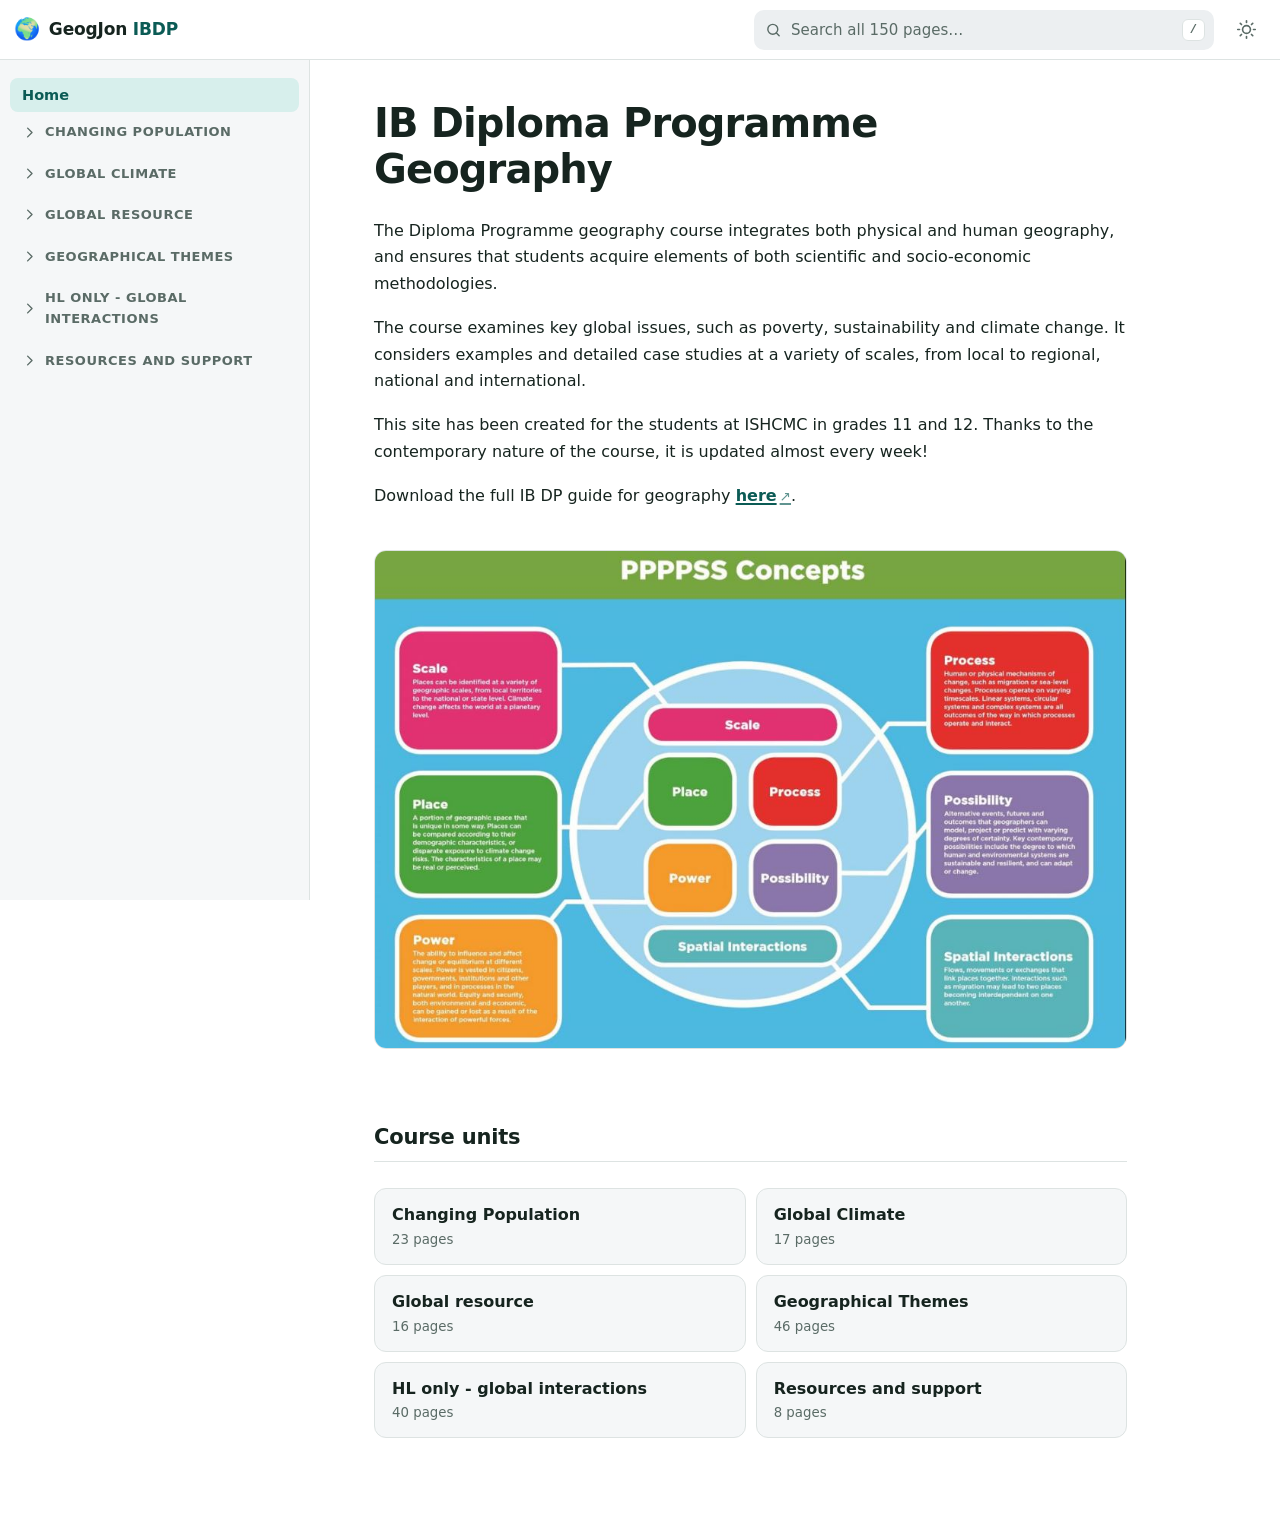
==== index.html @ 7cbcaed3 "Block search indexing for the temporary deploy Adds a noindex meta tag and robots.txt so the scratch" ====
<!doctype html>
<html lang="en">
<head>
<meta charset="utf-8">
<meta name="viewport" content="width=device-width, initial-scale=1">
<title>GeogJon IBDP — Geography</title>
<meta name="description" content="IB Diploma Programme Geography resources: changing population, global climate, resource consumption, geographical themes and HL global interactions.">
<!-- Temporary deploy: keep it out of search results. Remove this and robots.txt to publish for real. -->
<meta name="robots" content="noindex, nofollow">
<link rel="stylesheet" href="style.css">
<link rel="icon" href="data:image/svg+xml,<svg xmlns='http://www.w3.org/2000/svg' viewBox='0 0 100 100'><text y='.9em' font-size='90'>🌍</text></svg>">
</head>
<body>
<a class="skip" href="#main">Skip to content</a>

<header class="topbar">
  <button id="menu-btn" class="icon-btn" aria-label="Open navigation" aria-expanded="false" aria-controls="sidebar">
    <svg viewBox="0 0 24 24" aria-hidden="true"><path d="M3 6h18M3 12h18M3 18h18"/></svg>
  </button>

  <a class="brand" href="#/home">
    <span class="brand-mark" aria-hidden="true">🌍</span>
    <span class="brand-text">GeogJon <b>IBDP</b></span>
  </a>

  <div class="search">
    <svg class="search-icon" viewBox="0 0 24 24" aria-hidden="true"><circle cx="11" cy="11" r="7"/><path d="M20 20l-3.5-3.5"/></svg>
    <input id="search" type="search" placeholder="Search all 150 pages…" aria-label="Search the site"
           autocomplete="off" spellcheck="false">
    <kbd class="hint">/</kbd>
  </div>

  <button id="theme-btn" class="icon-btn" aria-label="Toggle dark mode">
    <svg class="i-sun" viewBox="0 0 24 24" aria-hidden="true"><circle cx="12" cy="12" r="4.5"/><path d="M12 2v2M12 20v2M2 12h2M20 12h2M4.9 4.9l1.4 1.4M17.7 17.7l1.4 1.4M19.1 4.9l-1.4 1.4M6.3 17.7l-1.4 1.4"/></svg>
    <svg class="i-moon" viewBox="0 0 24 24" aria-hidden="true"><path d="M20 14.5A8.5 8.5 0 1 1 9.5 4a7 7 0 0 0 10.5 10.5z"/></svg>
  </button>
</header>

<div class="shell">
  <nav id="sidebar" class="sidebar" aria-label="Course navigation"></nav>
  <div id="scrim" class="scrim" hidden></div>
  <main id="main" tabindex="-1"></main>
</div>

<script src="app.js"></script>
</body>
</html>
---- style.css ----
:root {
  --bg: #ffffff;
  --bg-soft: #f5f7f8;
  --bg-sunk: #eceff1;
  --text: #16241f;
  --text-soft: #5a6b66;
  --line: #dde3e2;
  --accent: #0f766e;
  --accent-soft: #d7efec;
  --accent-text: #0b5b55;
  --shadow: 0 1px 2px rgba(16,36,31,.06), 0 8px 24px rgba(16,36,31,.06);
  --radius: 12px;
  --sidebar-w: 310px;
  --topbar-h: 60px;
  color-scheme: light;
}

:root[data-theme="dark"] {
  --bg: #0f1613;
  --bg-soft: #161f1c;
  --bg-sunk: #1d2724;
  --text: #e6efec;
  --text-soft: #9bafa9;
  --line: #2a3733;
  --accent: #4dd4c0;
  --accent-soft: #16302c;
  --accent-text: #7fe3d3;
  --shadow: 0 1px 2px rgba(0,0,0,.4), 0 8px 24px rgba(0,0,0,.3);
  color-scheme: dark;
}

@media (prefers-color-scheme: dark) {
  :root:not([data-theme="light"]) {
    --bg: #0f1613;
    --bg-soft: #161f1c;
    --bg-sunk: #1d2724;
    --text: #e6efec;
    --text-soft: #9bafa9;
    --line: #2a3733;
    --accent: #4dd4c0;
    --accent-soft: #16302c;
    --accent-text: #7fe3d3;
    --shadow: 0 1px 2px rgba(0,0,0,.4), 0 8px 24px rgba(0,0,0,.3);
    color-scheme: dark;
  }
}

* { box-sizing: border-box; }

body {
  margin: 0;
  background: var(--bg);
  color: var(--text);
  font: 16px/1.65 ui-sans-serif, system-ui, -apple-system, "Segoe UI", Roboto,
        "Helvetica Neue", Arial, sans-serif;
  -webkit-text-size-adjust: 100%;
}

a { color: var(--accent-text); }

:focus-visible {
  outline: 2px solid var(--accent);
  outline-offset: 2px;
  border-radius: 4px;
}

.skip {
  position: fixed; top: -100px; left: 8px; z-index: 60;
  background: var(--accent); color: #fff; padding: 10px 16px; border-radius: 8px;
  text-decoration: none;
}
.skip:focus { top: 8px; }

/* ---------- top bar ---------- */

.topbar {
  position: sticky; top: 0; z-index: 40;
  height: var(--topbar-h);
  display: flex; align-items: center; gap: 12px;
  padding: 0 14px;
  background: color-mix(in srgb, var(--bg) 88%, transparent);
  backdrop-filter: blur(10px);
  border-bottom: 1px solid var(--line);
}

.brand {
  display: flex; align-items: center; gap: 9px;
  font-size: 17px; font-weight: 600; letter-spacing: -.01em;
  color: var(--text); text-decoration: none; white-space: nowrap;
}
.brand b { color: var(--accent-text); font-weight: 700; }
.brand-mark { font-size: 21px; }

.icon-btn {
  flex: none;
  display: grid; place-items: center;
  width: 40px; height: 40px; padding: 0;
  background: none; border: 1px solid transparent; border-radius: 10px;
  color: var(--text-soft); cursor: pointer;
}
.icon-btn:hover { background: var(--bg-sunk); color: var(--text); }
.icon-btn svg {
  width: 21px; height: 21px; fill: none; stroke: currentColor;
  stroke-width: 1.9; stroke-linecap: round; stroke-linejoin: round;
}
#menu-btn { display: none; }

.i-moon { display: none; }
:root[data-theme="dark"] .i-sun { display: none; }
:root[data-theme="dark"] .i-moon { display: block; }
@media (prefers-color-scheme: dark) {
  :root:not([data-theme="light"]) .i-sun { display: none; }
  :root:not([data-theme="light"]) .i-moon { display: block; }
}

.search {
  position: relative;
  flex: 1 1 auto; max-width: 460px; margin-left: auto;
}
.search-icon {
  position: absolute; left: 11px; top: 50%; transform: translateY(-50%);
  width: 17px; height: 17px; pointer-events: none;
  fill: none; stroke: var(--text-soft); stroke-width: 2; stroke-linecap: round;
}
#search {
  width: 100%; height: 40px;
  padding: 0 34px 0 36px;
  font: inherit; font-size: 15px;
  color: var(--text); background: var(--bg-sunk);
  border: 1px solid transparent; border-radius: 10px;
}
#search::placeholder { color: var(--text-soft); }
#search:focus { background: var(--bg); border-color: var(--accent); outline: none; }
#search::-webkit-search-cancel-button { -webkit-appearance: none; }

.hint {
  position: absolute; right: 9px; top: 50%; transform: translateY(-50%);
  padding: 1px 7px; font: 600 12px/1.5 ui-monospace, monospace;
  color: var(--text-soft); background: var(--bg); border: 1px solid var(--line);
  border-radius: 6px; pointer-events: none;
}
#search:focus ~ .hint { display: none; }

/* ---------- layout ---------- */

.shell { display: flex; align-items: flex-start; }

.sidebar {
  position: sticky; top: var(--topbar-h);
  flex: none; width: var(--sidebar-w);
  height: calc(100vh - var(--topbar-h));
  overflow-y: auto; overscroll-behavior: contain;
  padding: 18px 10px 60px;
  border-right: 1px solid var(--line);
  background: var(--bg-soft);
}

main {
  flex: 1 1 auto; min-width: 0;
  padding: 40px clamp(20px, 5vw, 64px) 96px;
}
main:focus { outline: none; }

/* ---------- sidebar nav ---------- */

.unit { margin-bottom: 2px; }

.unit > summary {
  display: flex; align-items: center; gap: 8px;
  padding: 9px 12px;
  font-size: 13px; font-weight: 700; letter-spacing: .04em; text-transform: uppercase;
  color: var(--text-soft);
  border-radius: 9px; cursor: pointer; list-style: none;
}
.unit > summary::-webkit-details-marker { display: none; }
.unit > summary:hover { background: var(--bg-sunk); color: var(--text); }

.chev {
  flex: none; width: 15px; height: 15px;
  fill: none; stroke: currentColor; stroke-width: 2.2;
  stroke-linecap: round; stroke-linejoin: round;
  transition: transform .18s ease;
}
.unit[open] > summary .chev { transform: rotate(90deg); }

.sidebar ul { list-style: none; margin: 0; padding: 0; }
.sidebar li { margin: 1px 0; }

.sidebar a {
  display: block;
  padding: 7px 12px;
  font-size: 14.5px; line-height: 1.4;
  color: var(--text); text-decoration: none;
  border-radius: 8px;
}
.sidebar a:hover { background: var(--bg-sunk); }
.sidebar a[aria-current="page"] {
  background: var(--accent-soft); color: var(--accent-text); font-weight: 600;
}

/* nesting depth */
.sidebar .d2 { padding-left: 20px; }
.sidebar .d3 { padding-left: 34px; font-size: 14px; color: var(--text-soft); }
.sidebar .d4 { padding-left: 48px; font-size: 13.5px; color: var(--text-soft); }
.sidebar .d3:hover, .sidebar .d4:hover { color: var(--text); }

.scrim {
  position: fixed; inset: 0; z-index: 29;
  background: rgba(0,0,0,.45);
}

/* ---------- page content ---------- */

article { max-width: 74ch; }

.crumb {
  margin-bottom: 10px;
  font-size: 13px; color: var(--text-soft);
}
.crumb span { margin: 0 6px; opacity: .5; }

h1 {
  margin: 0 0 26px;
  font-size: clamp(28px, 4.4vw, 40px); line-height: 1.15;
  letter-spacing: -.022em; font-weight: 700;
}

article h2 {
  margin: 40px 0 12px;
  font-size: 21px; letter-spacing: -.01em;
  padding-bottom: 7px; border-bottom: 1px solid var(--line);
}

.para { margin: 0 0 18px; white-space: pre-wrap; }
.para a { text-decoration-thickness: 1.5px; text-underline-offset: 2px; }
.para a[target="_blank"]::after {
  content: "↗"; margin-left: 3px; font-size: .85em; opacity: .65;
}

article img {
  max-width: 100%; height: auto;
  margin: 22px 0; border-radius: var(--radius); border: 1px solid var(--line);
}

.embed {
  position: relative; margin: 24px 0;
  aspect-ratio: 16/9;
  border-radius: var(--radius); overflow: hidden;
  background: var(--bg-sunk); border: 1px solid var(--line);
}
.embed iframe { position: absolute; inset: 0; width: 100%; height: 100%; border: 0; }

.file {
  display: flex; align-items: center; gap: 12px;
  margin: 10px 0; padding: 13px 16px;
  background: var(--bg-soft); border: 1px solid var(--line); border-radius: var(--radius);
  color: var(--text); text-decoration: none; font-weight: 550;
}
.file:hover { border-color: var(--accent); background: var(--accent-soft); }
.file svg {
  flex: none; width: 20px; height: 20px;
  fill: none; stroke: var(--accent); stroke-width: 1.8;
  stroke-linecap: round; stroke-linejoin: round;
}
.file small { display: block; font-weight: 400; color: var(--text-soft); font-size: 12.5px; }

/* child-page cards (hub pages) */
.cards {
  display: grid; gap: 10px; margin: 26px 0 0; padding: 0; list-style: none;
  grid-template-columns: repeat(auto-fill, minmax(250px, 1fr));
}
.cards a {
  display: block; height: 100%; padding: 15px 17px;
  background: var(--bg-soft); border: 1px solid var(--line); border-radius: var(--radius);
  color: var(--text); text-decoration: none; font-weight: 600; line-height: 1.35;
}
.cards a:hover { border-color: var(--accent); background: var(--accent-soft); }
.cards small { display: block; margin-top: 5px; font-weight: 400; color: var(--text-soft); }

.note {
  padding: 16px 18px; margin: 22px 0;
  background: var(--bg-soft); border-left: 3px solid var(--accent);
  border-radius: 0 var(--radius) var(--radius) 0; color: var(--text-soft);
}

.pager {
  display: flex; gap: 12px; justify-content: space-between;
  max-width: 74ch; margin-top: 56px; padding-top: 22px;
  border-top: 1px solid var(--line);
}
.pager a {
  flex: 1 1 0; padding: 12px 16px; max-width: 49%;
  border: 1px solid var(--line); border-radius: var(--radius);
  color: var(--text); text-decoration: none; font-weight: 600; line-height: 1.35;
}
.pager a:hover { border-color: var(--accent); background: var(--accent-soft); }
.pager .next { text-align: right; }
.pager small { display: block; font-weight: 400; color: var(--text-soft); font-size: 12.5px; }

.src {
  margin-top: 34px; font-size: 13px; color: var(--text-soft);
}

/* ---------- home ---------- */

.hero {
  max-width: 74ch;
  margin-bottom: 8px;
}
.hero p { font-size: 18px; color: var(--text-soft); }

/* ---------- search results ---------- */

.results { max-width: 74ch; padding: 0; list-style: none; }
.results li { margin-bottom: 8px; }
.results a {
  display: block; padding: 14px 17px;
  border: 1px solid var(--line); border-radius: var(--radius);
  color: var(--text); text-decoration: none;
}
.results a:hover { border-color: var(--accent); background: var(--bg-soft); }
.results h3 { margin: 0 0 4px; font-size: 16px; }
.results p {
  margin: 0; font-size: 14px; color: var(--text-soft);
  display: -webkit-box; -webkit-line-clamp: 2; -webkit-box-orient: vertical; overflow: hidden;
}
.results mark {
  background: var(--accent-soft); color: var(--accent-text);
  padding: 0 2px; border-radius: 3px;
}
.crumb-sm { font-size: 12px; color: var(--text-soft); margin-bottom: 3px; }

/* ---------- mobile ---------- */

@media (max-width: 900px) {
  #menu-btn { display: grid; }
  .brand-text { display: none; }

  .sidebar {
    position: fixed; z-index: 30;
    top: var(--topbar-h); left: 0; bottom: 0; height: auto;
    width: min(86vw, var(--sidebar-w));
    transform: translateX(-102%);
    transition: transform .22s ease;
    box-shadow: var(--shadow);
  }
  .sidebar.open { transform: none; }

  main { padding: 26px 20px 80px; }
  .pager { flex-direction: column; }
  .pager a { max-width: none; }
  .pager .next { text-align: left; }
}

@media (min-width: 901px) {
  .scrim { display: none !important; }
}

@media (prefers-reduced-motion: reduce) {
  * { transition: none !important; }
}
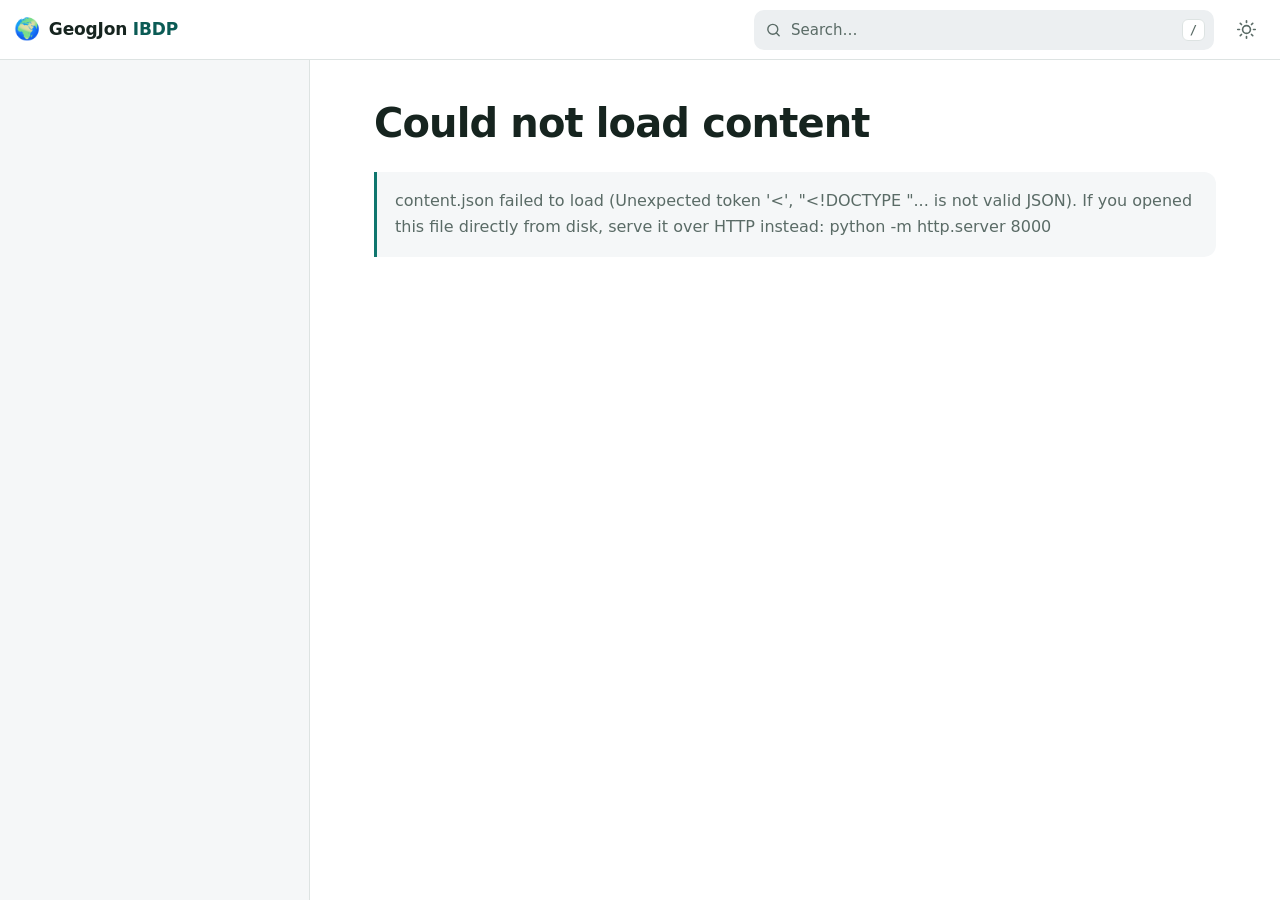
==== commit d039180c: "Add a browser CMS so non-technical staff can edit the site Weebly is leaving South East Asia, so the" ====
--- a/index.html
+++ b/index.html
@@ -25,7 +25,7 @@
 
   <div class="search">
     <svg class="search-icon" viewBox="0 0 24 24" aria-hidden="true"><circle cx="11" cy="11" r="7"/><path d="M20 20l-3.5-3.5"/></svg>
-    <input id="search" type="search" placeholder="Search all 150 pages…" aria-label="Search the site"
+    <input id="search" type="search" placeholder="Search…" aria-label="Search the site"
            autocomplete="off" spellcheck="false">
     <kbd class="hint">/</kbd>
   </div>
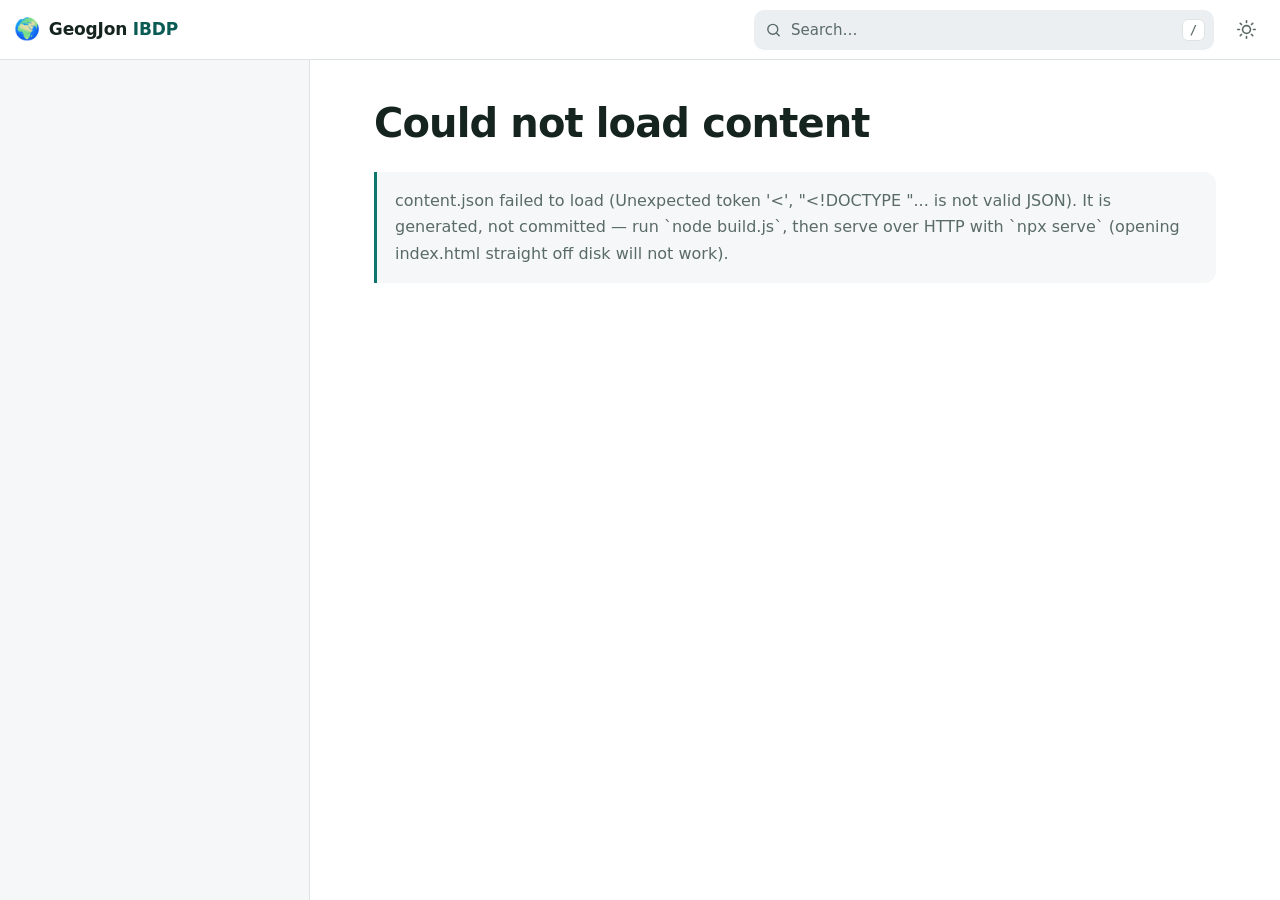
==== commit 6c92e756: "Make the site publicly indexable and document the production setup The noindex meta tag and the blan" ====
--- a/index.html
+++ b/index.html
@@ -5,8 +5,24 @@
 <meta name="viewport" content="width=device-width, initial-scale=1">
 <title>GeogJon IBDP — Geography</title>
 <meta name="description" content="IB Diploma Programme Geography resources: changing population, global climate, resource consumption, geographical themes and HL global interactions.">
-<!-- Temporary deploy: keep it out of search results. Remove this and robots.txt to publish for real. -->
-<meta name="robots" content="noindex, nofollow">
+<script>
+  // Netlify Identity invite / password-reset emails link to the site root with the
+  // token in the hash. The token must be accepted *here*: forwarding it to /admin
+  // hands the hash to the CMS's own router, which never runs the invite handler —
+  // the account stays unconfirmed and you get a bare login form.
+  // The widget opens its own set-a-password dialog, then we send them to the CMS.
+  // Loaded on demand so ordinary readers never download it.
+  if (/^#(invite|recovery|confirmation|email_change)_token=/.test(location.hash)) {
+    const s = document.createElement("script");
+    s.src = "https://unpkg.com/netlify-identity-widget@2.0.3/build/netlify-identity-widget.js";
+    s.integrity = "sha384-MDUpeNysRoXS3J89jBylG2fdrQQ0dwDBTXhXGt3XQCgsFF92tnRKZS5vCKNs3XhD";
+    s.crossOrigin = "anonymous";
+    // The widget opens its own "complete your signup" dialog for a token in the
+    // hash, so don't call open() here — that would stack a login modal on top.
+    s.onload = () => netlifyIdentity.on("login", () => location.replace("/admin/"));
+    document.head.append(s);
+  }
+</script>
 <link rel="stylesheet" href="style.css">
 <link rel="icon" href="data:image/svg+xml,<svg xmlns='http://www.w3.org/2000/svg' viewBox='0 0 100 100'><text y='.9em' font-size='90'>🌍</text></svg>">
 </head>
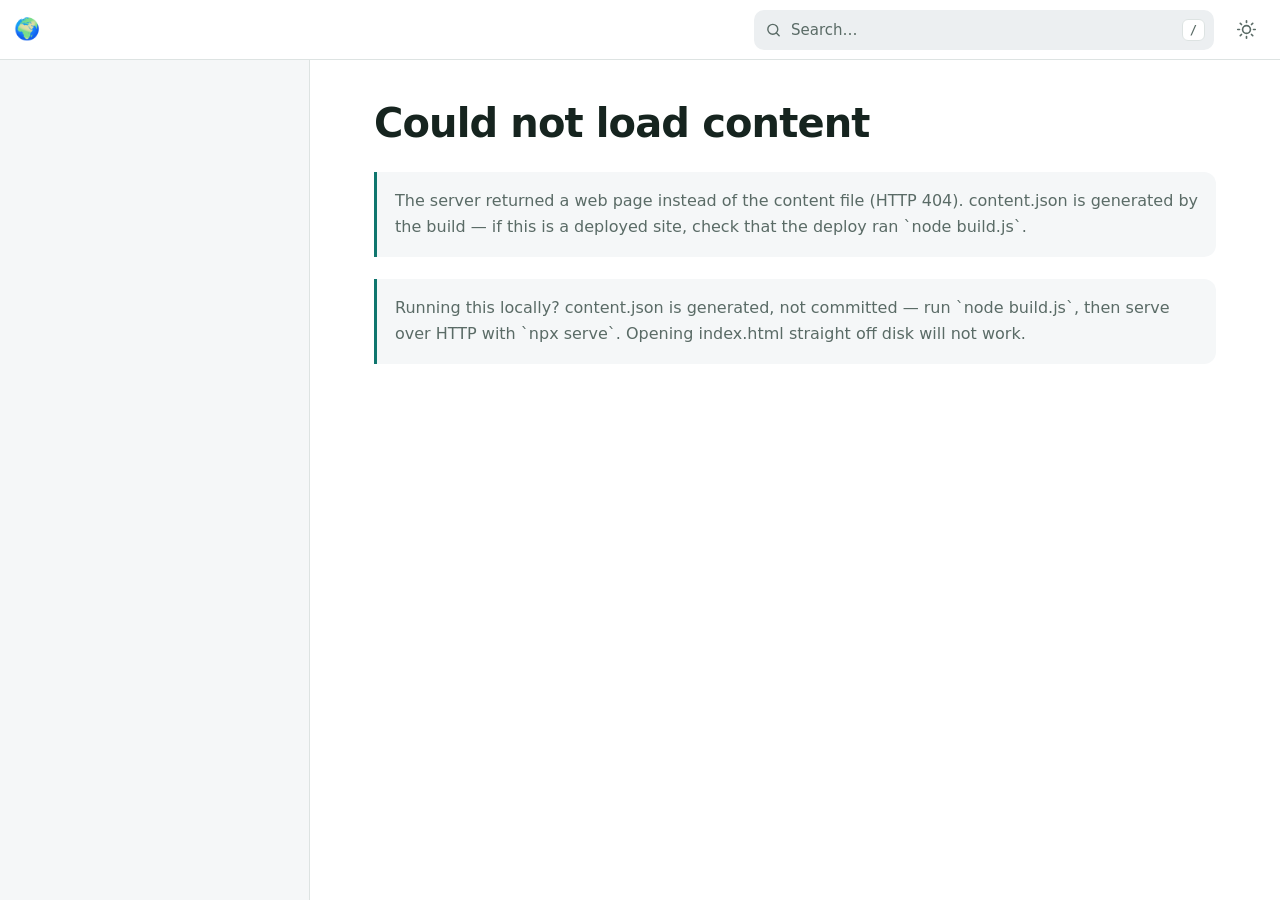
==== commit 26c19d6b: "Drop the header brand text; batch CMS edits on a draft branch so Netlify builds once Co-Authored-By:" ====
--- a/index.html
+++ b/index.html
@@ -34,9 +34,8 @@
     <svg viewBox="0 0 24 24" aria-hidden="true"><path d="M3 6h18M3 12h18M3 18h18"/></svg>
   </button>
 
-  <a class="brand" href="#/home">
+  <a class="brand" href="#/home" aria-label="Home">
     <span class="brand-mark" aria-hidden="true">🌍</span>
-    <span class="brand-text">GeogJon <b>IBDP</b></span>
   </a>
 
   <div class="search">
--- a/style.css
+++ b/style.css
@@ -198,6 +198,14 @@
   background: var(--accent-soft); color: var(--accent-text); font-weight: 600;
 }
 
+.sidebar .edit-link {
+  margin-top: 14px; padding-top: 14px;
+  border-top: 1px solid var(--line);
+  font-size: 13px; color: var(--text-soft);
+  border-radius: 0;
+}
+.sidebar .edit-link:hover { color: var(--text); background: none; text-decoration: underline; }
+
 /* nesting depth */
 .sidebar .d2 { padding-left: 20px; }
 .sidebar .d3 { padding-left: 34px; font-size: 14px; color: var(--text-soft); }
@@ -232,8 +240,11 @@
 }
 
 .para { margin: 0 0 18px; white-space: pre-wrap; }
-.para a { text-decoration-thickness: 1.5px; text-underline-offset: 2px; }
-.para a[target="_blank"]::after {
+.list { margin: 0 0 18px; padding-left: 26px; }
+.list li { margin-bottom: 6px; }
+.list li:last-child { margin-bottom: 0; }
+.para a, .list a { text-decoration-thickness: 1.5px; text-underline-offset: 2px; }
+.para a[target="_blank"]::after, .list a[target="_blank"]::after {
   content: "↗"; margin-left: 3px; font-size: .85em; opacity: .65;
 }
 
